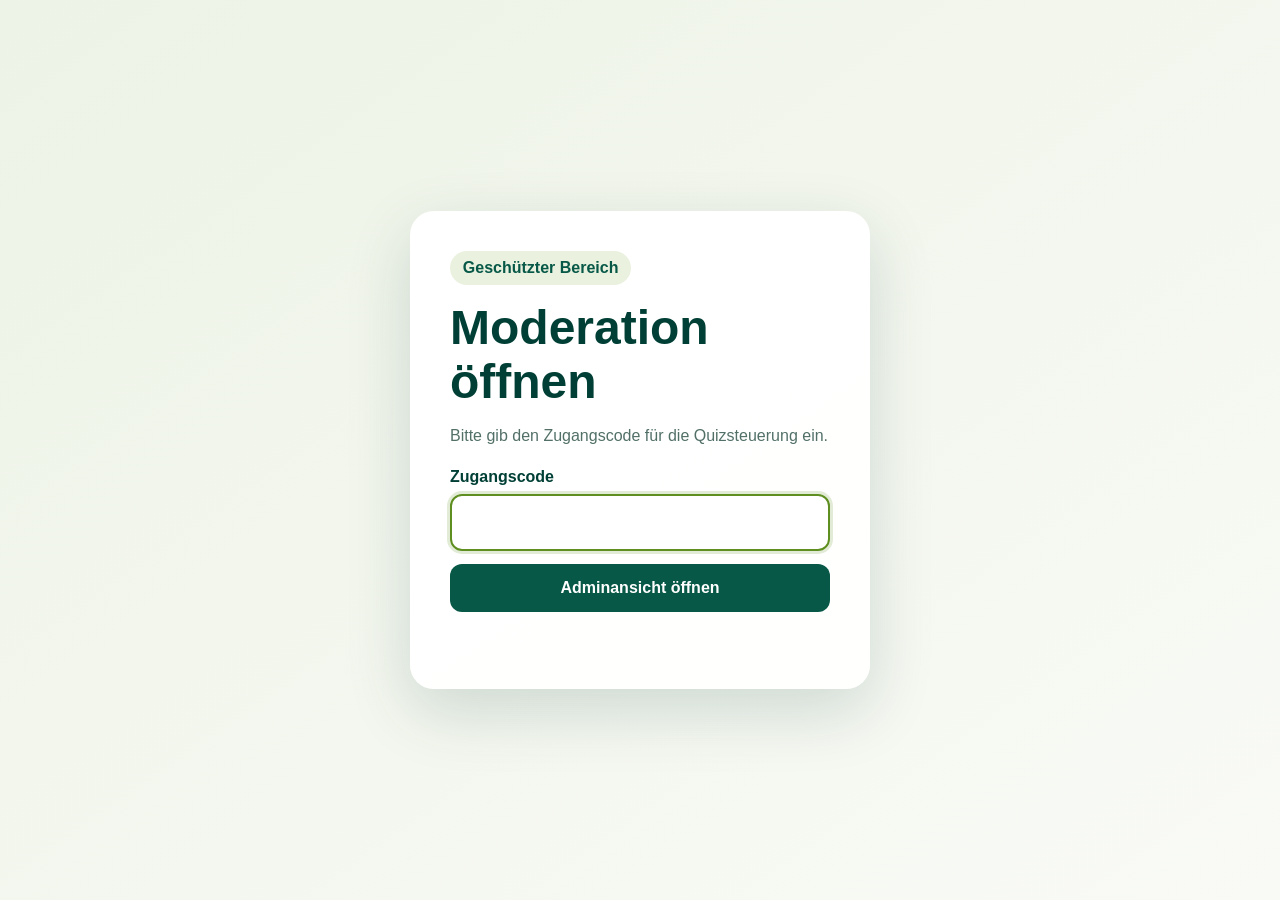
==== admin.html @ 51438f98 "Add files via upload" ====
<!doctype html>
<html lang="de">
<head>
  <meta charset="utf-8">
  <meta name="viewport" content="width=device-width,initial-scale=1">
  <title>Fachdienst im Dialog – Moderation</title>
  <link rel="stylesheet" href="css/style.css">
</head>
<body class="admin-page admin-locked">
  <main class="admin-gate" id="adminGate">
    <section class="admin-login-card" aria-labelledby="adminLoginTitle">
      <span class="app-status">Geschützter Bereich</span>
      <h1 id="adminLoginTitle">Moderation öffnen</h1>
      <p>Bitte gib den Zugangscode für die Quizsteuerung ein.</p>
      <form id="adminLoginForm">
        <label for="adminPin">Zugangscode</label>
        <input id="adminPin" type="password" autocomplete="current-password" required>
        <button id="adminLoginButton" type="submit">Adminansicht öffnen</button>
      </form>
      <p class="admin-login-message" id="adminLoginMessage" role="alert" aria-live="polite"></p>
    </section>
  </main>

  <main class="admin-shell" id="adminShell" hidden>
    <section class="admin-card">
      <div class="admin-heading">
        <div>
          <span class="app-status">Moderationsansicht</span>
          <h1>Fachdienst Live-Quiz</h1>
        </div>
        <div class="admin-heading-actions">
          <span class="excel-status loading" id="excelStatus">Excel wird geprüft …</span>
          <button class="admin-logout" id="adminLogout" type="button">Abmelden</button>
        </div>
      </div>

      <div class="admin-metrics">
        <div><span>Teilnehmende</span><strong id="players">0</strong></div>
        <div><span>Antworten aktuelle Frage</span><strong id="answers">0</strong></div>
      </div>

      <div class="current-question">
        <small id="adminMeta">Noch keine Frage aktiv</small>
        <h2 id="adminQuestion">Quizfragen werden geladen …</h2>
      </div>

      <div class="admin-actions">
        <button id="startQuiz">Quiz freigeben</button>
        <button id="showQuestion">Frage anzeigen</button>
        <button id="startTimer" class="accent">Countdown starten</button>
        <button id="closeAnswers">Antworten schließen</button>
        <button id="showSolution">Auflösung anzeigen</button>
        <button id="nextQuestion">Nächste Frage</button>
        <button id="showRanking">Finale Rangliste</button>
        <button id="resetQuiz" class="secondary">Quiz zurücksetzen</button>
      </div>

      <p class="admin-note">Die Live-Synchronisierung folgt im nächsten technischen Schritt. Die Excel-Fragenquelle und Punkteformel sind bereits eingebunden.</p>
    </section>
  </main>

  <script src="lib/xlsx.full.min.js"></script>
  <script src="js/config.js"></script>
  <script src="js/admin-auth.js"></script>
  <script src="js/app.js"></script>
  <script>
    let current = 0;
    let ready = false;

    function update() {
      const item = QuizUtils.getQuestion(current);
      document.getElementById("adminMeta").textContent = item
        ? `Frage ${current + 1} von ${window.QUIZ_QUESTIONS.length} · ${item.roundTitle}`
        : "Quiz beendet";
      document.getElementById("adminQuestion").textContent = item ? item.question : "Alle Fragen wurden gespielt.";
    }

    document.getElementById("nextQuestion").addEventListener("click", () => {
      if (!ready) return;
      current = Math.min(current + 1, window.QUIZ_QUESTIONS.length);
      update();
    });
    document.getElementById("resetQuiz").addEventListener("click", () => {
      if (!ready) return;
      current = 0;
      update();
    });
    document.getElementById("showRanking").addEventListener("click", () => {
      alert("Die Rangliste wird ausschließlich nach der letzten Frage angezeigt.");
    });

    async function initialize() {
      const status = document.getElementById("excelStatus");
      try {
        await QuizUtils.loadQuestions();
        ready = true;
        status.className = "excel-status ready";
        status.textContent = `${window.QUIZ_QUESTIONS.length} Fragen aus Excel geladen`;
        update();
      } catch (error) {
        status.className = "excel-status error";
        status.textContent = "Fehler in der Excel-Datei";
        document.getElementById("adminQuestion").textContent = error.message;
        document.querySelectorAll(".admin-actions button").forEach(button => button.disabled = true);
      }
    }

    initialize();
  </script>
</body>
</html>
---- css/style.css ----
:root {
  --forest: #075847;
  --forest-deep: #003f35;
  --leaf: #5f8f20;
  --leaf-light: #8cac3c;
  --cream: #fbfaf5;
  --ink: #173f36;
  --gold: #d9a72e;
  --danger: #b74538;
}

* { box-sizing: border-box; }
html, body { width: 100%; min-height: 100%; margin: 0; }
body { font-family: "Segoe UI", Arial, Helvetica, sans-serif; color: var(--ink); }
button { font: inherit; }
.hidden { display: none !important; }

.presenter-page {
  overflow: hidden;
  background: #eef2e5;
}

.quiz-stage {
  width: 100vw;
  height: 100vh;
  min-height: 56.25vw;
  position: relative;
  overflow: hidden;
  background: url("../assets/backgrounds/presenter-base.png") center / 100% 100% no-repeat;
}

.quiz-content {
  position: absolute;
  inset: 25.5% 8.5% 11.5% 8.5%;
  display: flex;
  flex-direction: column;
}

.question-meta {
  display: flex;
  align-items: center;
  gap: 1.2rem;
  min-height: 3rem;
  margin-bottom: 2.2vh;
}

.question-number {
  padding: .55rem 1.05rem;
  border-radius: 999px;
  background: var(--leaf);
  color: white;
  font-size: clamp(.95rem, 1.35vw, 1.6rem);
  font-weight: 750;
  letter-spacing: .02em;
}

.round-title {
  font-size: clamp(1rem, 1.45vw, 1.75rem);
  color: var(--forest);
  font-weight: 650;
}

.state-panel {
  flex: 1;
  display: flex;
  flex-direction: column;
  justify-content: center;
  min-height: 0;
  animation: reveal .36s ease both;
}

.question-text {
  max-width: 78%;
  margin: 0;
  color: var(--forest-deep);
  font-size: clamp(2.2rem, 3.75vw, 5.1rem);
  line-height: 1.12;
  letter-spacing: -.025em;
  text-wrap: balance;
}

.instruction {
  margin: 2.1vh 0 0;
  font-size: clamp(1.1rem, 1.55vw, 1.85rem);
  color: #527068;
}

.live-row {
  display: block;
  margin-top: clamp(2rem, 5vh, 4.5rem);
  padding-top: 0;
}

.timer {
  position: absolute;
  right: 0;
  top: 51%;
  transform: translateY(-50%);
  width: clamp(116px, 10vw, 180px);
  aspect-ratio: 1;
  flex: 0 0 auto;
  border: clamp(7px, .65vw, 12px) solid var(--leaf-light);
  border-radius: 50%;
  display: grid;
  place-content: center;
  text-align: center;
  background: rgba(255,255,255,.82);
  box-shadow: 0 12px 32px rgba(9,83,67,.12);
  transition: border-color .25s, transform .25s;
}

.timer span {
  display: block;
  font-size: clamp(3rem, 4.8vw, 6.4rem);
  line-height: .84;
  color: var(--forest);
  font-weight: 800;
}

.timer small {
  display: block;
  margin-top: .55rem;
  color: #607970;
  font-size: clamp(.75rem, .9vw, 1.05rem);
  font-weight: 650;
}

.timer.ending {
  border-color: var(--danger);
  transform: translateY(-50%) scale(1.03);
}
.timer.ending span { color: var(--danger); }

.answer-progress { max-width: min(680px, 62%); }
.answer-progress strong {
  display: block;
  color: var(--forest);
  font-size: clamp(2.5rem, 4vw, 5.2rem);
  line-height: 1;
}
.answer-progress span {
  display: block;
  margin-top: .35rem;
  font-size: clamp(1rem, 1.35vw, 1.55rem);
  color: #527068;
}
.progress-track {
  height: 12px;
  margin-top: 1.15rem;
  overflow: hidden;
  border-radius: 99px;
  background: #dfe8dc;
}
.progress-fill {
  width: 0;
  height: 100%;
  border-radius: inherit;
  background: linear-gradient(90deg, var(--forest), var(--leaf-light));
  transition: width .5s ease;
}

#closedState, #solutionState { align-items: center; text-align: center; }
.state-icon {
  width: clamp(90px, 8vw, 140px);
  aspect-ratio: 1;
  display: grid;
  place-items: center;
  border-radius: 50%;
  background: var(--leaf);
  color: white;
  font-size: clamp(3rem, 5vw, 6rem);
  box-shadow: 0 18px 45px rgba(62,111,25,.22);
}
.state-title {
  margin: 2.5vh 0 0;
  color: var(--forest-deep);
  font-size: clamp(2.7rem, 4.7vw, 6.4rem);
}
.solution-label {
  margin: 0;
  color: #607970;
  font-size: clamp(1.2rem, 1.7vw, 2rem);
  font-weight: 650;
}
.solution-value {
  margin: 1vh 0;
  color: var(--forest);
  line-height: 1;
}
.solution-value strong { font-size: clamp(5rem, 10vw, 13rem); letter-spacing: -.06em; }
.solution-value span { margin-left: 1rem; font-size: clamp(2rem, 3.7vw, 4.8rem); font-weight: 700; }
.solution-explanation {
  max-width: 1050px;
  margin: 1.5vh auto 0;
  font-size: clamp(1.2rem, 1.8vw, 2.2rem);
  line-height: 1.4;
  color: #46675d;
  text-wrap: balance;
}

.preview-controls {
  position: fixed;
  right: 1rem;
  bottom: 1rem;
  z-index: 5;
  display: flex;
  gap: .4rem;
  padding: .45rem;
  border-radius: .8rem;
  background: rgba(0,54,44,.9);
  opacity: .17;
  transition: opacity .2s;
}
.preview-controls:hover, .preview-controls:focus-within { opacity: 1; }
.preview-controls button {
  border: 0;
  border-radius: .5rem;
  padding: .55rem .75rem;
  background: rgba(255,255,255,.13);
  color: white;
  cursor: pointer;
}
.preview-controls button:hover { background: var(--leaf); }

@keyframes reveal {
  from { opacity: 0; transform: translateY(10px); }
  to { opacity: 1; transform: translateY(0); }
}

@media (max-aspect-ratio: 4/3) {
  .quiz-stage { background-size: cover; }
  .quiz-content { inset: 24% 6% 13% 6%; }
}

@media print {
  .preview-controls { display: none; }
}

/* Teilnehmer- und Moderationsansicht */
.app-page, .admin-page {
  min-height: 100%;
  background: linear-gradient(145deg, #edf3e6, #f9faf6);
}

.mobile-screen {
  min-height: 100vh;
  display: grid;
  place-items: center;
  padding: 1.25rem;
  background-position: center;
  background-size: cover;
  position: relative;
}

.mobile-screen::before {
  content: "";
  position: absolute;
  inset: 0;
  background: linear-gradient(135deg, rgba(246,249,241,.94), rgba(255,255,255,.78));
}

.app-card {
  position: relative;
  z-index: 1;
  width: min(520px, 100%);
  padding: clamp(1.4rem, 5vw, 2.5rem);
  border-radius: 24px;
  background: rgba(255,255,255,.94);
  box-shadow: 0 22px 65px rgba(0,63,53,.16);
}

.app-card h1, .app-card h2 {
  margin: 1rem 0 .65rem;
  color: var(--forest-deep);
  line-height: 1.12;
}
.app-card h1 { font-size: clamp(2rem, 9vw, 3.6rem); }
.app-card h2 { font-size: clamp(1.7rem, 7vw, 2.7rem); }
.app-card p { color: #527068; line-height: 1.5; }
.app-status {
  display: inline-block;
  padding: .5rem .8rem;
  border-radius: 999px;
  color: var(--forest);
  background: #eaf1df;
  font-weight: 750;
}
.app-card input {
  width: 100%;
  margin-top: .7rem;
  padding: 1rem;
  border: 2px solid #d5e1cf;
  border-radius: 12px;
  color: var(--ink);
  background: white;
  font: inherit;
  font-size: 1.08rem;
}
.app-card input:focus { outline: 3px solid rgba(95,143,32,.18); border-color: var(--leaf); }
.app-card button, .admin-actions button {
  border: 0;
  border-radius: 12px;
  padding: .95rem 1rem;
  background: var(--forest);
  color: white;
  font-weight: 750;
  cursor: pointer;
}
.app-card button { width: 100%; margin-top: .8rem; font-size: 1.08rem; }

.admin-shell { min-height: 100vh; padding: 2rem; }
.admin-locked .admin-shell { display: none; }
.admin-unlocked .admin-gate { display: none; }
.admin-gate {
  min-height: 100vh;
  display: grid;
  place-items: center;
  padding: 1.25rem;
}
.admin-login-card {
  width: min(460px, 100%);
  padding: clamp(1.5rem, 5vw, 2.5rem);
  border-radius: 24px;
  background: rgba(255,255,255,.96);
  box-shadow: 0 22px 65px rgba(0,63,53,.16);
}
.admin-login-card h1 {
  margin: 1rem 0 .65rem;
  color: var(--forest-deep);
  font-size: clamp(2rem, 7vw, 3rem);
  line-height: 1.12;
}
.admin-login-card p { color: #527068; line-height: 1.5; }
.admin-login-card label {
  display: block;
  margin-top: 1.25rem;
  color: var(--forest-deep);
  font-weight: 700;
}
.admin-login-card input {
  width: 100%;
  margin-top: .5rem;
  padding: 1rem;
  border: 2px solid #d5e1cf;
  border-radius: 12px;
  color: var(--ink);
  background: white;
  font: inherit;
  font-size: 1.08rem;
}
.admin-login-card input:focus {
  outline: 3px solid rgba(95,143,32,.18);
  border-color: var(--leaf);
}
.admin-login-card button {
  width: 100%;
  margin-top: .8rem;
  border: 0;
  border-radius: 12px;
  padding: .95rem 1rem;
  background: var(--forest);
  color: white;
  font: inherit;
  font-weight: 750;
  cursor: pointer;
}
.admin-login-card button:disabled { opacity: .55; cursor: wait; }
.admin-login-message { min-height: 1.5rem; margin: .8rem 0 0; color: var(--danger) !important; font-weight: 650; }
.admin-card {
  width: min(1100px, 100%);
  margin: 0 auto;
  padding: 2rem;
  border-radius: 24px;
  background: white;
  box-shadow: 0 20px 60px rgba(0,63,53,.12);
}
.admin-heading { display: flex; justify-content: space-between; gap: 1.5rem; align-items: flex-start; }
.admin-heading-actions { display: flex; align-items: center; gap: .65rem; flex-wrap: wrap; justify-content: flex-end; }
.admin-logout {
  border: 1px solid #cbd8c5;
  border-radius: 10px;
  padding: .65rem .9rem;
  background: white;
  color: var(--forest);
  font: inherit;
  font-weight: 700;
  cursor: pointer;
}
.admin-heading h1 { margin: .75rem 0 0; color: var(--forest-deep); font-size: 2.4rem; }
.excel-status { padding: .65rem .9rem; border-radius: 10px; font-weight: 700; }
.excel-status.loading { color: #6b5a2b; background: #f7f1df; }
.excel-status.ready { color: #315f20; background: #e8f3df; }
.excel-status.error { color: #8f3028; background: #f8e3df; }
.admin-metrics { display: grid; grid-template-columns: 1fr 1fr; gap: 1rem; margin-top: 2rem; }
.admin-metrics div { padding: 1.25rem; border-radius: 16px; background: #f3f7ed; }
.admin-metrics span { display: block; color: #607970; }
.admin-metrics strong { display: block; margin-top: .25rem; color: var(--forest); font-size: 2.5rem; }
.current-question { margin: 1.5rem 0; padding: 1.4rem; border-left: 6px solid var(--leaf); background: #fbfcf8; }
.current-question small { color: #607970; font-weight: 700; }
.current-question h2 { margin: .45rem 0 0; color: var(--forest-deep); }
.admin-actions { display: grid; grid-template-columns: repeat(2, 1fr); gap: .65rem; }
.admin-actions button.accent { background: #d9a72e; color: #263b14; }
.admin-actions button.secondary { background: #e1e9dc; color: var(--ink); }
.admin-actions button:disabled { opacity: .45; cursor: not-allowed; }
.admin-note { margin: 1.25rem 0 0; color: #72847d; font-size: .92rem; }

.load-error {
  position: absolute;
  z-index: 20;
  inset: 50% auto auto 50%;
  width: min(620px, calc(100% - 2rem));
  transform: translate(-50%, -50%);
  padding: 1.5rem;
  border: 2px solid #cf6b60;
  border-radius: 16px;
  background: #fff7f5;
  color: #7c2c25;
  box-shadow: 0 20px 50px rgba(75,20,15,.16);
  text-align: left;
}
.load-error strong, .load-error span, .load-error small { display: block; }
.load-error strong { font-size: 1.25rem; }
.load-error span { margin-top: .6rem; }
.load-error small { margin-top: .75rem; color: #84534e; }

@media (max-width: 720px) {
  .admin-shell { padding: .75rem; }
  .admin-card { padding: 1.2rem; border-radius: 18px; }
  .admin-heading { flex-direction: column; }
  .admin-heading-actions { justify-content: flex-start; }
  .admin-heading { display: block; }
  .excel-status { display: inline-block; margin-top: 1rem; }
  .admin-metrics, .admin-actions { grid-template-columns: 1fr; }
}
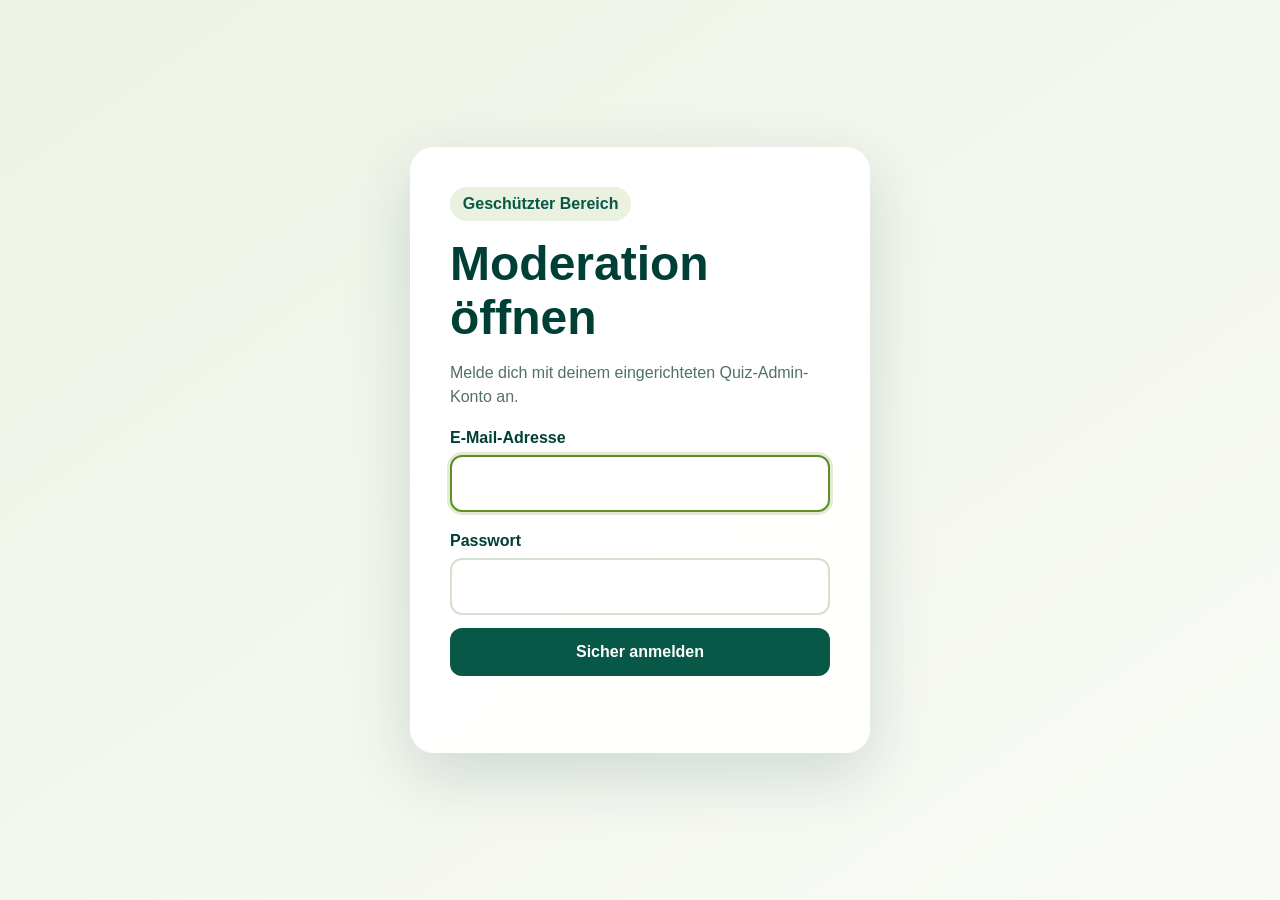
==== commit 1ac655fe: "Add files via upload" ====
--- a/admin.html
+++ b/admin.html
@@ -11,11 +11,13 @@
     <section class="admin-login-card" aria-labelledby="adminLoginTitle">
       <span class="app-status">Geschützter Bereich</span>
       <h1 id="adminLoginTitle">Moderation öffnen</h1>
-      <p>Bitte gib den Zugangscode für die Quizsteuerung ein.</p>
+      <p>Melde dich mit deinem eingerichteten Quiz-Admin-Konto an.</p>
       <form id="adminLoginForm">
-        <label for="adminPin">Zugangscode</label>
-        <input id="adminPin" type="password" autocomplete="current-password" required>
-        <button id="adminLoginButton" type="submit">Adminansicht öffnen</button>
+        <label for="adminEmail">E-Mail-Adresse</label>
+        <input id="adminEmail" type="email" autocomplete="username" required>
+        <label for="adminPassword">Passwort</label>
+        <input id="adminPassword" type="password" autocomplete="current-password" required>
+        <button id="adminLoginButton" type="submit">Sicher anmelden</button>
       </form>
       <p class="admin-login-message" id="adminLoginMessage" role="alert" aria-live="polite"></p>
     </section>
@@ -29,6 +31,7 @@
           <h1>Fachdienst Live-Quiz</h1>
         </div>
         <div class="admin-heading-actions">
+          <span class="admin-account" id="adminAccount"></span>
           <span class="excel-status loading" id="excelStatus">Excel wird geprüft …</span>
           <button class="admin-logout" id="adminLogout" type="button">Abmelden</button>
         </div>
@@ -40,13 +43,13 @@
       </div>
 
       <div class="current-question">
-        <small id="adminMeta">Noch keine Frage aktiv</small>
-        <h2 id="adminQuestion">Quizfragen werden geladen …</h2>
+        <small id="adminMeta">Live-Verbindung wird aufgebaut …</small>
+        <h2 id="adminQuestion">Quizstatus wird geladen …</h2>
       </div>
 
       <div class="admin-actions">
         <button id="startQuiz">Quiz freigeben</button>
-        <button id="showQuestion">Frage anzeigen</button>
+        <button id="showQuestion">Erste Frage anzeigen</button>
         <button id="startTimer" class="accent">Countdown starten</button>
         <button id="closeAnswers">Antworten schließen</button>
         <button id="showSolution">Auflösung anzeigen</button>
@@ -55,57 +58,148 @@
         <button id="resetQuiz" class="secondary">Quiz zurücksetzen</button>
       </div>
 
-      <p class="admin-note">Die Live-Synchronisierung folgt im nächsten technischen Schritt. Die Excel-Fragenquelle und Punkteformel sind bereits eingebunden.</p>
+      <p class="admin-note" id="adminNote" role="status" aria-live="polite">Nach der Anmeldung wird der aktuelle Live-Stand geladen.</p>
     </section>
   </main>
 
   <script src="lib/xlsx.full.min.js"></script>
+  <script src="lib/supabase.js"></script>
   <script src="js/config.js"></script>
+  <script src="js/app.js"></script>
+  <script src="js/live.js"></script>
+  <script>
+    (function () {
+      "use strict";
+
+      const actionMap = {
+        showQuestion: "show_question",
+        startTimer: "start_timer",
+        closeAnswers: "close_answers",
+        showSolution: "show_solution",
+        nextQuestion: "next_question",
+        showRanking: "show_ranking"
+      };
+      const buttons = Object.fromEntries(
+        ["startQuiz", "showQuestion", "startTimer", "closeAnswers", "showSolution", "nextQuestion", "showRanking", "resetQuiz"]
+          .map(id => [id, document.getElementById(id)])
+      );
+      let questionsReady = false;
+      let initialized = false;
+      let state = null;
+      let unsubscribe = null;
+      let autoCloseId = null;
+
+      function note(value, isError = false) {
+        const element = document.getElementById("adminNote");
+        element.textContent = value;
+        element.classList.toggle("error", isError);
+      }
+
+      function setBusy(busy) {
+        Object.values(buttons).forEach(button => button.disabled = busy || button.disabled);
+        document.body.classList.toggle("admin-busy", busy);
+      }
+
+      function render(currentState) {
+        state = currentState;
+        document.getElementById("players").textContent = currentState.player_count || 0;
+        document.getElementById("answers").textContent = currentState.answer_count || 0;
+
+        const hasQuestion = Number(currentState.question_count) > 0;
+        const meta = hasQuestion
+          ? `Frage ${currentState.current_question} von ${currentState.question_count} · Status: ${currentState.status}`
+          : "Noch keine Fragen an Supabase übertragen";
+        document.getElementById("adminMeta").textContent = meta;
+        document.getElementById("adminQuestion").textContent = currentState.question_text
+          || (currentState.status === "lobby" ? "Teilnehmende können jetzt beitreten." : "Quiz ist bereit zur Einrichtung.");
+
+        buttons.startQuiz.disabled = !questionsReady || currentState.status !== "setup";
+        buttons.showQuestion.disabled = currentState.status !== "lobby";
+        buttons.startTimer.disabled = currentState.status !== "question";
+        buttons.closeAnswers.disabled = currentState.status !== "accepting";
+        buttons.showSolution.disabled = currentState.status !== "closed";
+        buttons.nextQuestion.disabled = currentState.status !== "solution" || currentState.current_question >= currentState.question_count;
+        buttons.showRanking.disabled = currentState.status !== "solution" || currentState.current_question < currentState.question_count;
+        buttons.resetQuiz.disabled = currentState.status === "setup" && Number(currentState.player_count) === 0;
+
+        if (autoCloseId) window.clearTimeout(autoCloseId);
+        autoCloseId = null;
+        if (currentState.status === "accepting" && currentState.answer_deadline) {
+          const delay = Math.max(0, Date.parse(currentState.answer_deadline) - Date.now() + 350);
+          autoCloseId = window.setTimeout(async () => {
+            try { await QuizLive.adminAction("close_answers"); }
+            catch (error) { note(QuizUtils.errorMessage(error), true); }
+          }, delay);
+        }
+      }
+
+      async function runAction(action, successText) {
+        if (!state) return;
+        setBusy(true);
+        note("Aktion wird übertragen …");
+        try {
+          await QuizLive.adminAction(action);
+          render(await QuizLive.getState());
+          note(successText);
+        } catch (error) {
+          note(QuizUtils.errorMessage(error), true);
+        } finally {
+          setBusy(false);
+          if (state) render(state);
+        }
+      }
+
+      buttons.startQuiz.addEventListener("click", async () => {
+        setBusy(true);
+        note("Excel-Fragen werden übertragen und das Quiz wird freigegeben …");
+        try {
+          const count = await QuizLive.syncQuestions(window.QUIZ_QUESTIONS);
+          await QuizLive.adminAction("start_quiz");
+          render(await QuizLive.getState());
+          note(`${count} Fragen übertragen. Teilnehmende können jetzt beitreten.`);
+        } catch (error) {
+          note(QuizUtils.errorMessage(error), true);
+        } finally {
+          setBusy(false);
+          if (state) render(state);
+        }
+      });
+
+      Object.entries(actionMap).forEach(([id, action]) => {
+        buttons[id].addEventListener("click", () => runAction(action, "Live-Ansichten wurden aktualisiert."));
+      });
+
+      buttons.resetQuiz.addEventListener("click", async () => {
+        if (!confirm("Quiz wirklich zurücksetzen? Alle Teilnehmenden, Antworten und Punkte werden gelöscht.")) return;
+        await runAction("reset_quiz", "Quiz zurückgesetzt. Für einen neuen Durchlauf bitte erneut freigeben.");
+      });
+
+      async function initializeAdmin() {
+        if (initialized) return;
+        initialized = true;
+        const status = document.getElementById("excelStatus");
+        try {
+          await QuizUtils.loadQuestions();
+          questionsReady = true;
+          status.className = "excel-status ready";
+          status.textContent = `${window.QUIZ_QUESTIONS.length} aktive Fragen geladen`;
+          note("Live-Verbindung wird aufgebaut …");
+          unsubscribe = QuizLive.subscribeState(render, error => note(QuizUtils.errorMessage(error), true));
+        } catch (error) {
+          status.className = "excel-status error";
+          status.textContent = "Fehler in der Excel-Datei";
+          note(QuizUtils.errorMessage(error), true);
+          Object.values(buttons).forEach(button => button.disabled = true);
+        }
+      }
+
+      window.addEventListener("quiz-admin-ready", initializeAdmin);
+      window.addEventListener("beforeunload", () => {
+        if (unsubscribe) unsubscribe();
+        if (autoCloseId) window.clearTimeout(autoCloseId);
+      });
+    })();
+  </script>
   <script src="js/admin-auth.js"></script>
-  <script src="js/app.js"></script>
-  <script>
-    let current = 0;
-    let ready = false;
-
-    function update() {
-      const item = QuizUtils.getQuestion(current);
-      document.getElementById("adminMeta").textContent = item
-        ? `Frage ${current + 1} von ${window.QUIZ_QUESTIONS.length} · ${item.roundTitle}`
-        : "Quiz beendet";
-      document.getElementById("adminQuestion").textContent = item ? item.question : "Alle Fragen wurden gespielt.";
-    }
-
-    document.getElementById("nextQuestion").addEventListener("click", () => {
-      if (!ready) return;
-      current = Math.min(current + 1, window.QUIZ_QUESTIONS.length);
-      update();
-    });
-    document.getElementById("resetQuiz").addEventListener("click", () => {
-      if (!ready) return;
-      current = 0;
-      update();
-    });
-    document.getElementById("showRanking").addEventListener("click", () => {
-      alert("Die Rangliste wird ausschließlich nach der letzten Frage angezeigt.");
-    });
-
-    async function initialize() {
-      const status = document.getElementById("excelStatus");
-      try {
-        await QuizUtils.loadQuestions();
-        ready = true;
-        status.className = "excel-status ready";
-        status.textContent = `${window.QUIZ_QUESTIONS.length} Fragen aus Excel geladen`;
-        update();
-      } catch (error) {
-        status.className = "excel-status error";
-        status.textContent = "Fehler in der Excel-Datei";
-        document.getElementById("adminQuestion").textContent = error.message;
-        document.querySelectorAll(".admin-actions button").forEach(button => button.disabled = true);
-      }
-    }
-
-    initialize();
-  </script>
 </body>
 </html>
--- a/css/style.css
+++ b/css/style.css
@@ -159,7 +159,7 @@
   transition: width .5s ease;
 }
 
-#closedState, #solutionState { align-items: center; text-align: center; }
+.center-state { align-items: center; text-align: center; }
 .state-icon {
   width: clamp(90px, 8vw, 140px);
   aspect-ratio: 1;
@@ -222,6 +222,70 @@
 }
 .preview-controls button:hover { background: var(--leaf); }
 
+.connection-dot {
+  width: 34px;
+  height: 34px;
+  margin-bottom: 1.2rem;
+  border: 5px solid #d8e3d2;
+  border-top-color: var(--leaf);
+  border-radius: 50%;
+  animation: spin .9s linear infinite;
+}
+
+.lobby-count {
+  display: flex;
+  align-items: baseline;
+  gap: 1.1rem;
+  margin-top: 3vh;
+  color: var(--forest);
+}
+.lobby-count strong { font-size: clamp(5rem, 9vw, 11rem); line-height: .9; }
+.lobby-count span { max-width: 210px; text-align: left; font-size: clamp(1.2rem, 1.7vw, 2rem); font-weight: 700; }
+
+.ranking-title {
+  margin: .5vh 0 1.8vh;
+  color: var(--forest-deep);
+  font-size: clamp(2.4rem, 4vw, 5rem);
+}
+.presenter-ranking {
+  width: min(900px, 90%);
+  margin: 0;
+  padding: 0;
+  list-style: none;
+  display: grid;
+  gap: clamp(.45rem, 1vh, .9rem);
+}
+.presenter-ranking li {
+  display: grid;
+  grid-template-columns: 70px 1fr auto;
+  align-items: center;
+  gap: 1rem;
+  padding: clamp(.65rem, 1.15vh, 1rem) clamp(1rem, 1.8vw, 1.8rem);
+  border-radius: 14px;
+  background: rgba(255,255,255,.88);
+  box-shadow: 0 8px 22px rgba(0,63,53,.09);
+  text-align: left;
+}
+.presenter-ranking li:nth-child(1) { background: #fff3c9; transform: scale(1.025); }
+.presenter-ranking li > span { color: var(--gold); font-size: clamp(1.5rem, 2.2vw, 2.7rem); font-weight: 850; }
+.presenter-ranking li > strong { color: var(--forest-deep); font-size: clamp(1.25rem, 1.85vw, 2.25rem); }
+.presenter-ranking li > em { color: var(--forest); font-size: clamp(1rem, 1.35vw, 1.6rem); font-style: normal; font-weight: 750; }
+
+.connection-warning {
+  position: fixed;
+  right: 1rem;
+  bottom: 1rem;
+  z-index: 10;
+  max-width: 430px;
+  padding: .8rem 1rem;
+  border-radius: 10px;
+  background: rgba(130,38,30,.94);
+  color: white;
+  font-weight: 700;
+}
+
+@keyframes spin { to { transform: rotate(360deg); } }
+
 @keyframes reveal {
   from { opacity: 0; transform: translateY(10px); }
   to { opacity: 1; transform: translateY(0); }
@@ -307,6 +371,31 @@
   cursor: pointer;
 }
 .app-card button { width: 100%; margin-top: .8rem; font-size: 1.08rem; }
+.app-card button:disabled { opacity: .5; cursor: not-allowed; }
+.question-hint { margin-bottom: 0; font-weight: 700; }
+.app-message { min-height: 1.4rem; margin: .75rem 0 0 !important; color: #607970 !important; font-weight: 650; }
+.app-message.error { color: var(--danger) !important; }
+.mobile-solution-label { margin: 1.25rem 0 0 !important; font-weight: 700; }
+.mobile-solution { color: var(--forest) !important; font-size: clamp(2.5rem, 11vw, 4.5rem) !important; }
+.own-rank {
+  padding: .9rem 1rem;
+  border-radius: 12px;
+  background: #eaf1df;
+  color: var(--forest) !important;
+  font-weight: 800;
+}
+.mobile-ranking { margin: 1rem 0 0; padding: 0; list-style: none; display: grid; gap: .55rem; }
+.mobile-ranking li {
+  display: flex;
+  justify-content: space-between;
+  gap: 1rem;
+  padding: .75rem .85rem;
+  border-radius: 10px;
+  background: #f3f7ed;
+}
+.mobile-ranking li:first-child { background: #fff3c9; }
+.mobile-ranking span { color: var(--forest-deep); font-weight: 700; }
+.mobile-ranking strong { color: var(--forest); white-space: nowrap; }
 
 .admin-shell { min-height: 100vh; padding: 2rem; }
 .admin-locked .admin-shell { display: none; }
@@ -366,6 +455,7 @@
 }
 .admin-login-card button:disabled { opacity: .55; cursor: wait; }
 .admin-login-message { min-height: 1.5rem; margin: .8rem 0 0; color: var(--danger) !important; font-weight: 650; }
+.admin-login-message.success { color: var(--forest) !important; }
 .admin-card {
   width: min(1100px, 100%);
   margin: 0 auto;
@@ -376,6 +466,7 @@
 }
 .admin-heading { display: flex; justify-content: space-between; gap: 1.5rem; align-items: flex-start; }
 .admin-heading-actions { display: flex; align-items: center; gap: .65rem; flex-wrap: wrap; justify-content: flex-end; }
+.admin-account { color: #607970; font-size: .88rem; }
 .admin-logout {
   border: 1px solid #cbd8c5;
   border-radius: 10px;
@@ -403,6 +494,8 @@
 .admin-actions button.secondary { background: #e1e9dc; color: var(--ink); }
 .admin-actions button:disabled { opacity: .45; cursor: not-allowed; }
 .admin-note { margin: 1.25rem 0 0; color: #72847d; font-size: .92rem; }
+.admin-note.error { color: var(--danger); font-weight: 700; }
+.admin-busy .admin-actions { opacity: .72; }
 
 .load-error {
   position: absolute;
@@ -431,4 +524,6 @@
   .admin-heading { display: block; }
   .excel-status { display: inline-block; margin-top: 1rem; }
   .admin-metrics, .admin-actions { grid-template-columns: 1fr; }
-}
+  .presenter-ranking li { grid-template-columns: 48px 1fr; }
+  .presenter-ranking li > em { grid-column: 2; }
+}
